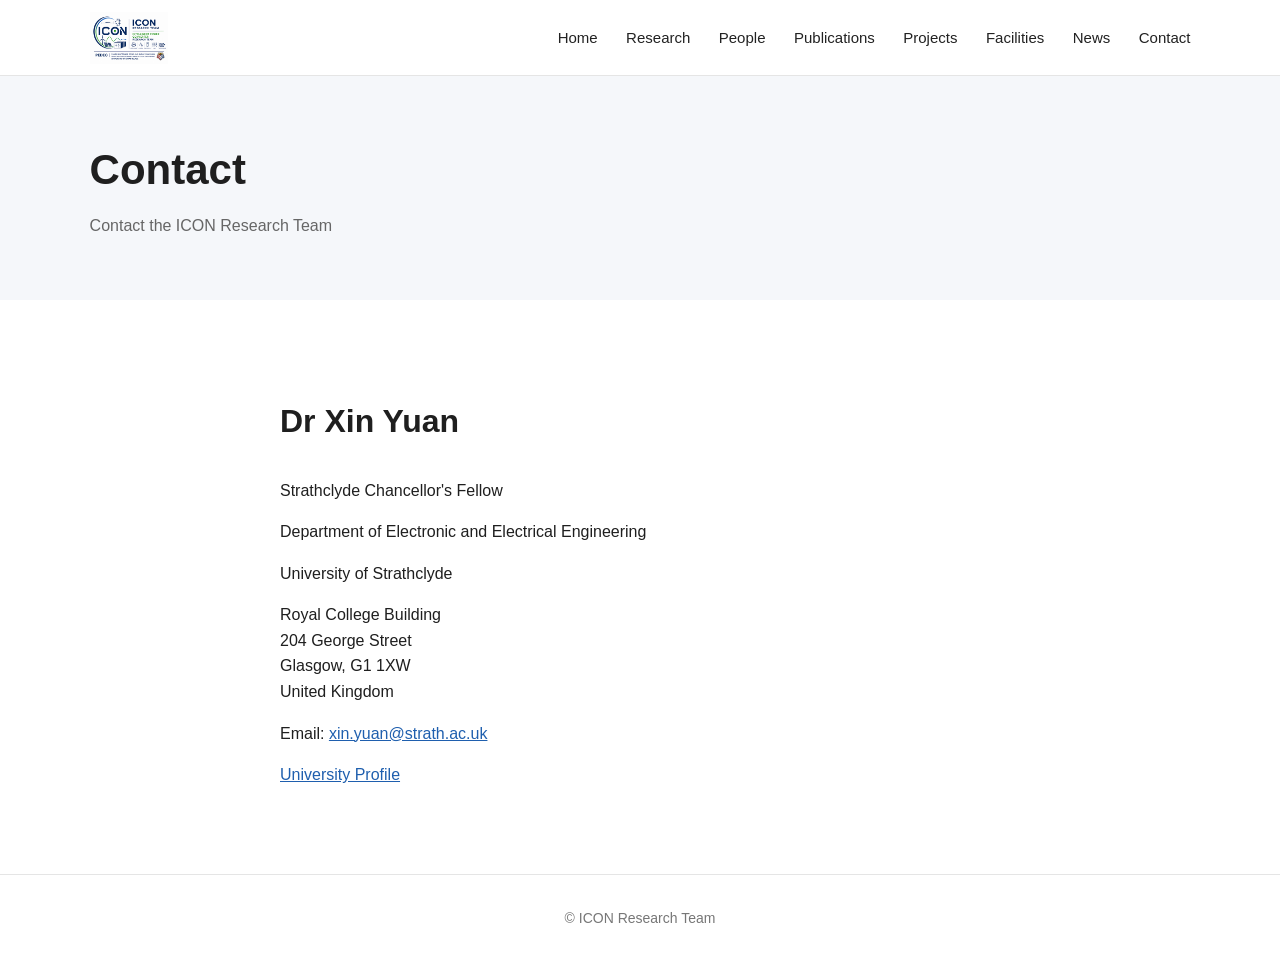
==== contact.html @ ce9ca92a "Create contact.html for ICON Research Team Added a contact page for the ICON Research Team with deta" ====
<!DOCTYPE html>
<html lang="en">

<head>
    <meta charset="UTF-8">
    <meta name="viewport" content="width=device-width, initial-scale=1.0">

    <title>Contact | ICON Research Team</title>

    <link rel="stylesheet" href="css/style.css">
</head>

<body>

<header>

    <div class="logo">
        <a href="index.html">
            <img src="images/logo/logo.png" alt="ICON Research Team">
        </a>
    </div>

    <nav>
        <a href="index.html">Home</a>
        <a href="research.html">Research</a>
        <a href="people.html">People</a>
        <a href="#">Publications</a>
        <a href="#">Projects</a>
        <a href="#">Facilities</a>
        <a href="#">News</a>
        <a href="contact.html">Contact</a>
    </nav>

</header>

<section class="page-header">

    <h1>Contact</h1>

    <p>
        Contact the ICON Research Team
    </p>

</section>

<section class="section">

    <div class="container contact-box">

        <h2>Dr Xin Yuan</h2>

        <p>
            Strathclyde Chancellor's Fellow
        </p>

        <p>
            Department of Electronic and Electrical Engineering
        </p>

        <p>
            University of Strathclyde
        </p>

        <p>
            Royal College Building<br>
            204 George Street<br>
            Glasgow, G1 1XW<br>
            United Kingdom
        </p>

        <p>
            Email:
            <a href="mailto:xin.yuan@strath.ac.uk">
                xin.yuan@strath.ac.uk
            </a>
        </p>

        <p>
            <a
                href="https://www.strath.ac.uk/staff/yuanxindr/"
                target="_blank"
                rel="noopener">
                University Profile
            </a>
        </p>

    </div>

</section>

<footer>
    © ICON Research Team
</footer>

</body>

</html>
---- css/style.css ----
* {
    box-sizing: border-box;
}

body {
    margin: 0;
    font-family: Arial, Helvetica, sans-serif;
    color: #1f1f1f;
    background: #ffffff;
    line-height: 1.6;
}

.container {
    width: 86%;
    max-width: 1200px;
    margin: 0 auto;
}

/* Header */

header {
    min-height: 76px;
    display: flex;
    align-items: center;
    justify-content: space-between;
    padding: 10px 7%;
    border-bottom: 1px solid #e5e5e5;
    background: #ffffff;
}

.logo img {
    height: 52px;
    width: auto;
    display: block;
}

nav a {
    text-decoration: none;
    color: #222;
    margin-left: 24px;
    font-size: 15px;
}

nav a:hover {
    color: #1f5fae;
}

/* Hero */

.hero {
    min-height: 480px;
    display: flex;
    align-items: center;
    padding: 70px 8%;
    background: #f5f7fa;
}

.hero-content {
    max-width: 760px;
}

.hero h1 {
    font-size: 50px;
    line-height: 1.15;
    margin: 0 0 22px;
}

.hero p {
    font-size: 19px;
    color: #555;
}

/* Standard page header */

.page-header {
    background: #f5f7fa;
    padding: 60px 7% 45px;
}

.page-header h1 {
    margin: 0;
    font-size: 42px;
}

.page-header p {
    margin-top: 10px;
    color: #666;
}

/* Sections */

.section {
    padding: 70px 0;
}

.section h2 {
    font-size: 32px;
    margin-bottom: 30px;
}

.grid {
    display: grid;
    gap: 28px;
}

.grid-4 {
    grid-template-columns: repeat(4, 1fr);
}

.card {
    border: 1px solid #e5e5e5;
    padding: 26px;
    background: #ffffff;
}

/* People */

.people-grid {
    display: grid;
    grid-template-columns: repeat(4, 1fr);
    gap: 40px 28px;
}

.person-card {
    text-align: center;
}

.person-card img {
    width: 100%;
    aspect-ratio: 4 / 5;
    object-fit: cover;
    border-radius: 6px;
}

.person-card h2 {
    margin: 16px 0 6px;
    font-size: 20px;
}

.role {
    color: #1f5fae;
    font-weight: 600;
    font-size: 14px;
}

.topic {
    color: #555;
    font-size: 15px;
}

/* Contact */

.contact-box {
    max-width: 720px;
}

.contact-box a {
    color: #1f5fae;
}

/* Footer */

footer {
    border-top: 1px solid #e5e5e5;
    text-align: center;
    padding: 32px;
    color: #777;
    font-size: 14px;
}

/* Mobile */

@media (max-width: 1000px) {

    .grid-4,
    .people-grid {
        grid-template-columns: repeat(2, 1fr);
    }

}

@media (max-width: 650px) {

    header {
        flex-direction: column;
        padding: 18px;
    }

    nav {
        margin-top: 14px;
        text-align: center;
    }

    nav a {
        display: inline-block;
        margin: 6px 8px;
    }

    .hero h1 {
        font-size: 36px;
    }

    .grid-4,
    .people-grid {
        grid-template-columns: 1fr;
    }

}
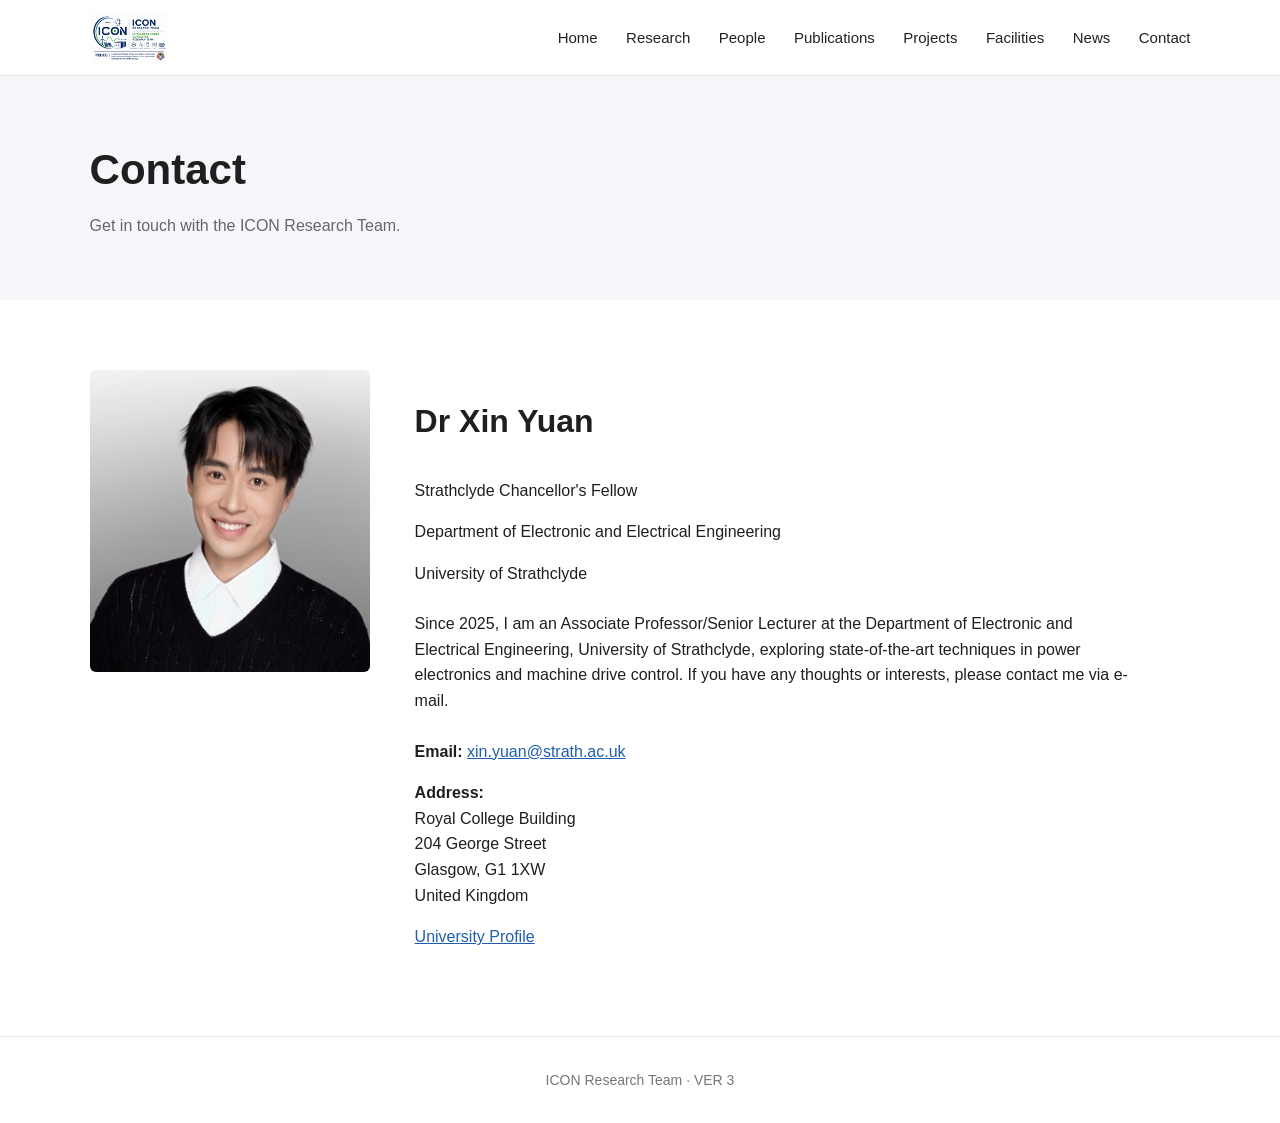
==== commit db7c84d6: "Update contact page for version 3" ====
--- a/contact.html
+++ b/contact.html
@@ -5,9 +5,9 @@
     <meta charset="UTF-8">
     <meta name="viewport" content="width=device-width, initial-scale=1.0">
 
-    <title>Contact | ICON Research Team</title>
+    <title>Contact | ICON Research Team | VER 3</title>
 
-    <link rel="stylesheet" href="css/style.css">
+    <link rel="stylesheet" href="./css/style.css?v=3">
 </head>
 
 <body>
@@ -15,81 +15,122 @@
 <header>
 
     <div class="logo">
-        <a href="index.html">
-            <img src="images/logo/logo.png" alt="ICON Research Team">
+        <a href="./index.html">
+            <img src="./images/logo/logo.png" alt="ICON Research Team">
         </a>
     </div>
 
     <nav>
-        <a href="index.html">Home</a>
-        <a href="research.html">Research</a>
-        <a href="people.html">People</a>
+        <a href="./index.html">Home</a>
+        <a href="./research.html">Research</a>
+        <a href="./people.html">People</a>
         <a href="#">Publications</a>
         <a href="#">Projects</a>
         <a href="#">Facilities</a>
         <a href="#">News</a>
-        <a href="contact.html">Contact</a>
+        <a href="./contact.html">Contact</a>
     </nav>
 
 </header>
+
 
 <section class="page-header">
 
     <h1>Contact</h1>
 
     <p>
-        Contact the ICON Research Team
+        Get in touch with the ICON Research Team.
     </p>
 
 </section>
 
+
 <section class="section">
 
-    <div class="container contact-box">
+    <div class="container">
 
-        <h2>Dr Xin Yuan</h2>
+        <div style="
+            display:grid;
+            grid-template-columns:280px 1fr;
+            gap:45px;
+            align-items:start;
+        ">
 
-        <p>
-            Strathclyde Chancellor's Fellow
-        </p>
+            <div>
 
-        <p>
-            Department of Electronic and Electrical Engineering
-        </p>
+                <img
+                    src="./images/people/Xinyuan.jpg"
+                    alt="Dr Xin Yuan"
+                    style="
+                        width:100%;
+                        border-radius:6px;
+                        display:block;
+                    "
+                >
 
-        <p>
-            University of Strathclyde
-        </p>
+            </div>
 
-        <p>
-            Royal College Building<br>
-            204 George Street<br>
-            Glasgow, G1 1XW<br>
-            United Kingdom
-        </p>
 
-        <p>
-            Email:
-            <a href="mailto:xin.yuan@strath.ac.uk">
-                xin.yuan@strath.ac.uk
-            </a>
-        </p>
+            <div class="contact-box">
 
-        <p>
-            <a
-                href="https://www.strath.ac.uk/staff/yuanxindr/"
-                target="_blank"
-                rel="noopener">
-                University Profile
-            </a>
-        </p>
+                <h2>Dr Xin Yuan</h2>
+
+                <p>
+                    Strathclyde Chancellor's Fellow
+                </p>
+
+                <p>
+                    Department of Electronic and Electrical Engineering
+                </p>
+
+                <p>
+                    University of Strathclyde
+                </p>
+
+                <p style="margin-top:25px;">
+                    Since 2025, I am an Associate Professor/Senior Lecturer
+                    at the Department of Electronic and Electrical Engineering,
+                    University of Strathclyde, exploring state-of-the-art
+                    techniques in power electronics and machine drive control.
+                    If you have any thoughts or interests, please contact me
+                    via e-mail.
+                </p>
+
+                <p style="margin-top:25px;">
+                    <strong>Email:</strong>
+                    <a href="mailto:xin.yuan@strath.ac.uk">
+                        xin.yuan@strath.ac.uk
+                    </a>
+                </p>
+
+                <p>
+                    <strong>Address:</strong><br>
+                    Royal College Building<br>
+                    204 George Street<br>
+                    Glasgow, G1 1XW<br>
+                    United Kingdom
+                </p>
+
+                <p>
+                    <a
+                        href="https://www.strath.ac.uk/staff/yuanxindr/"
+                        target="_blank"
+                        rel="noopener">
+                        University Profile
+                    </a>
+                </p>
+
+            </div>
+
+        </div>
 
     </div>
 
 </section>
 
+
 <footer>
-    © ICON Research Team
+    ICON Research Team · VER 3
 </footer>
 
 </body>
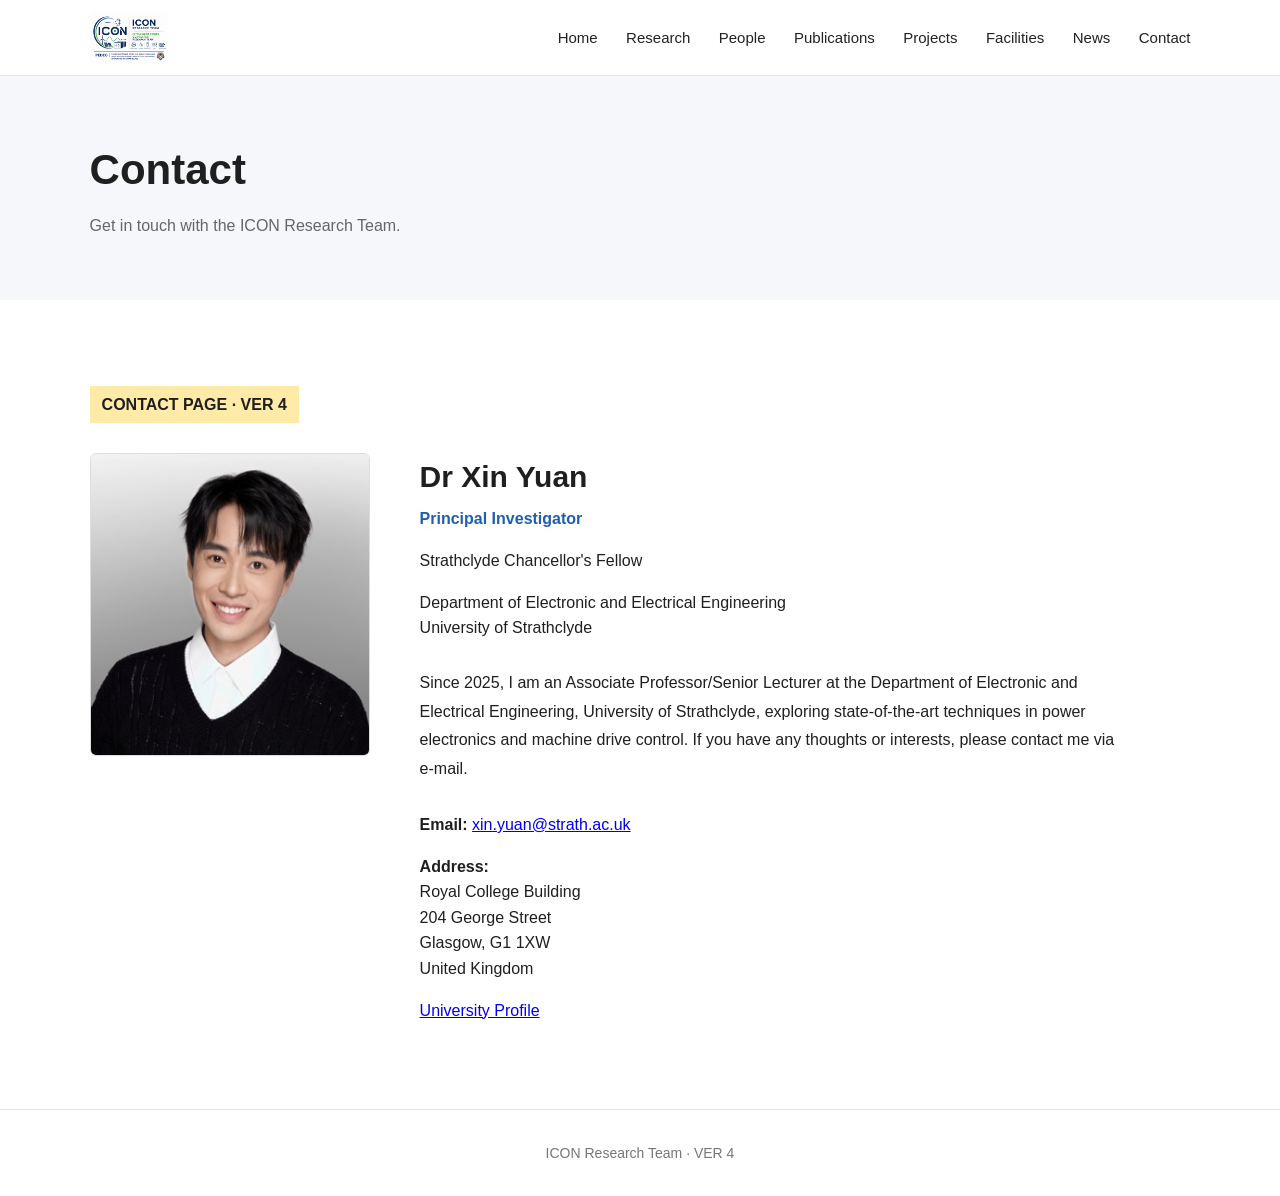
==== commit a70592e9: "Update contact.html" ====
--- a/contact.html
+++ b/contact.html
@@ -5,9 +5,9 @@
     <meta charset="UTF-8">
     <meta name="viewport" content="width=device-width, initial-scale=1.0">
 
-    <title>Contact | ICON Research Team | VER 3</title>
+    <title>Contact | ICON Research Team | VER 4</title>
 
-    <link rel="stylesheet" href="./css/style.css?v=3">
+    <link rel="stylesheet" href="./css/style.css?v=4">
 </head>
 
 <body>
@@ -49,45 +49,88 @@
 
     <div class="container">
 
+        <p style="
+            display:inline-block;
+            background:#ffeaa7;
+            padding:6px 12px;
+            font-weight:bold;
+            margin-bottom:30px;
+        ">
+            CONTACT PAGE · VER 4
+        </p>
+
+
         <div style="
-            display:grid;
-            grid-template-columns:280px 1fr;
-            gap:45px;
-            align-items:start;
+            display:flex;
+            gap:50px;
+            align-items:flex-start;
+            flex-wrap:wrap;
         ">
 
-            <div>
+
+            <!-- Xin Yuan Photo -->
+
+            <div style="
+                width:280px;
+                flex-shrink:0;
+            ">
 
                 <img
                     src="./images/people/Xinyuan.jpg"
                     alt="Dr Xin Yuan"
                     style="
-                        width:100%;
+                        width:280px;
+                        height:auto;
+                        display:block;
                         border-radius:6px;
-                        display:block;
+                        border:1px solid #ddd;
                     "
                 >
 
             </div>
 
 
-            <div class="contact-box">
+            <!-- Contact Information -->
 
-                <h2>Dr Xin Yuan</h2>
+            <div style="
+                max-width:700px;
+                flex:1;
+                min-width:300px;
+            ">
+
+                <h2 style="
+                    font-size:30px;
+                    margin-top:0;
+                    margin-bottom:5px;
+                ">
+                    Dr Xin Yuan
+                </h2>
+
+
+                <p style="
+                    color:#1f5fae;
+                    font-weight:600;
+                    margin-top:0;
+                ">
+                    Principal Investigator
+                </p>
+
 
                 <p>
                     Strathclyde Chancellor's Fellow
                 </p>
 
-                <p>
-                    Department of Electronic and Electrical Engineering
-                </p>
 
                 <p>
+                    Department of Electronic and Electrical Engineering<br>
                     University of Strathclyde
                 </p>
 
-                <p style="margin-top:25px;">
+
+                <p style="
+                    margin-top:28px;
+                    line-height:1.8;
+                ">
                     Since 2025, I am an Associate Professor/Senior Lecturer
                     at the Department of Electronic and Electrical Engineering,
                     University of Strathclyde, exploring state-of-the-art
@@ -96,31 +139,45 @@
                     via e-mail.
                 </p>
 
-                <p style="margin-top:25px;">
+
+                <p style="margin-top:28px;">
+
                     <strong>Email:</strong>
+
                     <a href="mailto:xin.yuan@strath.ac.uk">
                         xin.yuan@strath.ac.uk
                     </a>
+
                 </p>
 
+
                 <p>
+
                     <strong>Address:</strong><br>
+
                     Royal College Building<br>
                     204 George Street<br>
                     Glasgow, G1 1XW<br>
                     United Kingdom
+
                 </p>
 
+
                 <p>
+
                     <a
                         href="https://www.strath.ac.uk/staff/yuanxindr/"
                         target="_blank"
                         rel="noopener">
+
                         University Profile
+
                     </a>
+
                 </p>
 
             </div>
+
 
         </div>
 
@@ -130,8 +187,9 @@
 
 
 <footer>
-    ICON Research Team · VER 3
+    ICON Research Team · VER 4
 </footer>
+
 
 </body>
 
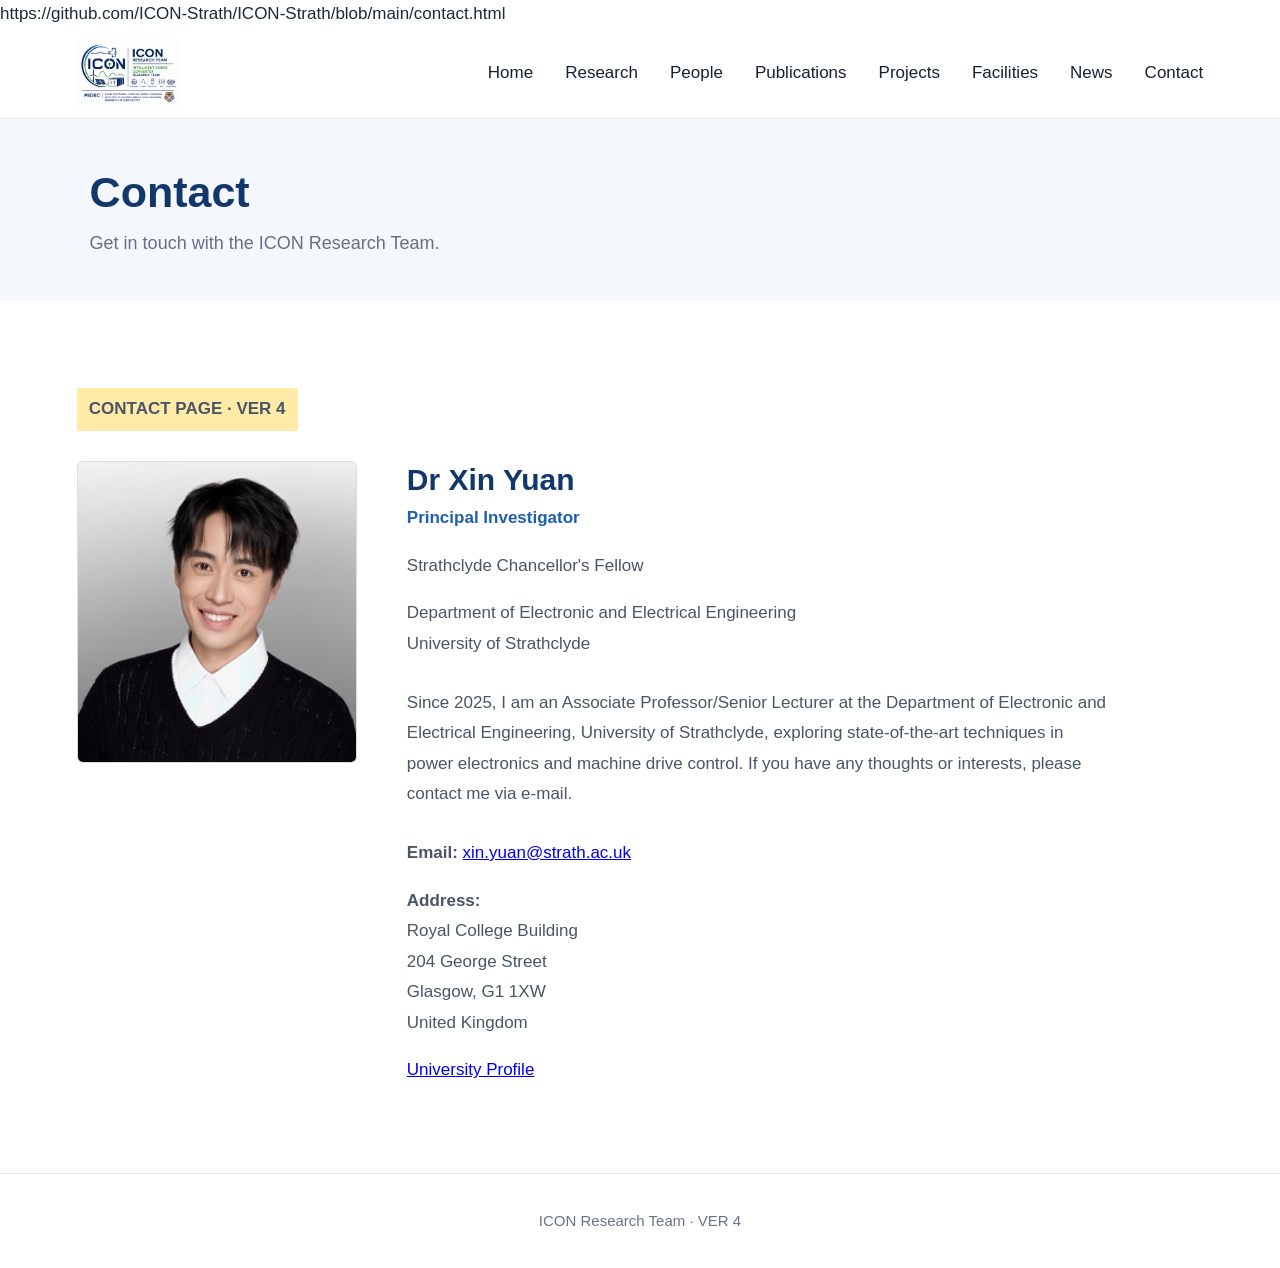
==== commit 93c28be5: "Update navigation links in contact.html" ====
--- a/contact.html
+++ b/contact.html
@@ -9,7 +9,7 @@
 
     <link rel="stylesheet" href="./css/style.css?v=4">
 </head>
-
+https://github.com/ICON-Strath/ICON-Strath/blob/main/contact.html
 <body>
 
 <header>
@@ -24,9 +24,9 @@
         <a href="./index.html">Home</a>
         <a href="./research.html">Research</a>
         <a href="./people.html">People</a>
-        <a href="#">Publications</a>
-        <a href="#">Projects</a>
-        <a href="#">Facilities</a>
+        <a href="./publications.html">Publications</a>
+        <a href="./projects.html">Projects</a>
+        <a href="./facilities.html">Facilities</a>
         <a href="#">News</a>
         <a href="./contact.html">Contact</a>
     </nav>
--- a/css/style.css
+++ b/css/style.css
@@ -1,204 +1,523 @@
+/* =========================================================
+   ICON Research Team
+   Global Style
+   VER 12
+========================================================= */
+
+
+/* =========================
+   GLOBAL
+========================= */
+
 * {
     box-sizing: border-box;
 }
 
+html {
+    scroll-behavior: smooth;
+}
+
 body {
     margin: 0;
-    font-family: Arial, Helvetica, sans-serif;
-    color: #1f1f1f;
+
+    font-family:
+        Arial,
+        Helvetica,
+        sans-serif;
+
+    font-size: 17px;
+    line-height: 1.7;
+
+    color: #1f2937;
+
     background: #ffffff;
-    line-height: 1.6;
-}
+}
+
 
 .container {
-    width: 86%;
-    max-width: 1200px;
+    width: 88%;
+
+    max-width: 1350px;
+
     margin: 0 auto;
 }
 
-/* Header */
+
+
+/* =========================
+   HEADER
+========================= */
 
 header {
-    min-height: 76px;
+    width: 100%;
+
+    height: 90px;
+
     display: flex;
+
     align-items: center;
+
     justify-content: space-between;
-    padding: 10px 7%;
-    border-bottom: 1px solid #e5e5e5;
+
+    padding: 0 6%;
+
     background: #ffffff;
-}
+
+    border-bottom: 1px solid #e5e7eb;
+
+    position: sticky;
+
+    top: 0;
+
+    z-index: 1000;
+}
+
+
+.logo {
+    display: flex;
+
+    align-items: center;
+}
+
+
+.logo a {
+    display: flex;
+
+    align-items: center;
+}
+
 
 .logo img {
-    height: 52px;
+    height: 68px;
+
     width: auto;
+
     display: block;
 }
 
+
+nav {
+    display: flex;
+
+    align-items: center;
+
+    gap: 32px;
+}
+
+
 nav a {
+    margin: 0;
+
     text-decoration: none;
-    color: #222;
-    margin-left: 24px;
-    font-size: 15px;
-}
+
+    color: #172033;
+
+    font-size: 17px;
+
+    font-weight: 500;
+
+    white-space: nowrap;
+}
+
 
 nav a:hover {
-    color: #1f5fae;
-}
-
-/* Hero */
+    color: #1565b8;
+}
+
+
+
+/* =========================
+   HOME HERO
+========================= */
 
 .hero {
-    min-height: 480px;
+    min-height: 520px;
+
     display: flex;
+
     align-items: center;
-    padding: 70px 8%;
-    background: #f5f7fa;
-}
+
+    padding: 70px 7%;
+
+    background: #f4f7fb;
+}
+
 
 .hero-content {
-    max-width: 760px;
-}
+    max-width: 820px;
+}
+
 
 .hero h1 {
-    font-size: 50px;
-    line-height: 1.15;
-    margin: 0 0 22px;
-}
+    margin: 0 0 24px;
+
+    font-size: 56px;
+
+    line-height: 1.12;
+
+    color: #12376b;
+}
+
 
 .hero p {
-    font-size: 19px;
-    color: #555;
-}
-
-/* Standard page header */
+    margin: 0;
+
+    font-size: 20px;
+
+    line-height: 1.8;
+
+    color: #4b5563;
+}
+
+
+
+/* =========================
+   SUB PAGE HEADER
+========================= */
 
 .page-header {
-    background: #f5f7fa;
-    padding: 60px 7% 45px;
-}
+    background: #f4f7fb;
+
+    padding: 48px 7% 42px;
+}
+
 
 .page-header h1 {
     margin: 0;
-    font-size: 42px;
-}
+
+    font-size: 43px;
+
+    line-height: 1.2;
+
+    color: #12376b;
+}
+
 
 .page-header p {
-    margin-top: 10px;
-    color: #666;
-}
-
-/* Sections */
+    margin: 10px 0 0;
+
+    font-size: 18px;
+
+    color: #667085;
+}
+
+
+
+/* =========================
+   SECTIONS
+========================= */
 
 .section {
     padding: 70px 0;
 }
 
+
 .section h2 {
-    font-size: 32px;
-    margin-bottom: 30px;
-}
+    margin-top: 0;
+
+    margin-bottom: 28px;
+
+    font-size: 34px;
+
+    line-height: 1.25;
+
+    color: #12376b;
+}
+
+
+.section h3 {
+    line-height: 1.35;
+}
+
+
+.section p {
+    font-size: 17px;
+
+    line-height: 1.8;
+
+    color: #4b5563;
+}
+
+
+
+/* =========================
+   STANDARD GRID
+========================= */
 
 .grid {
     display: grid;
-    gap: 28px;
-}
+
+    gap: 30px;
+}
+
 
 .grid-4 {
-    grid-template-columns: repeat(4, 1fr);
-}
+    grid-template-columns:
+        repeat(4, 1fr);
+}
+
 
 .card {
-    border: 1px solid #e5e5e5;
-    padding: 26px;
+    min-height: 250px;
+
+    padding: 32px;
+
     background: #ffffff;
-}
-
-/* People */
+
+    border: 1px solid #e1e6ec;
+
+    border-radius: 8px;
+}
+
+
+.card h3 {
+    margin-top: 0;
+
+    font-size: 22px;
+
+    color: #12376b;
+}
+
+
+
+/* =========================
+   PEOPLE
+========================= */
 
 .people-grid {
     display: grid;
-    grid-template-columns: repeat(4, 1fr);
-    gap: 40px 28px;
-}
+
+    grid-template-columns:
+        repeat(4, 1fr);
+
+    gap: 48px 32px;
+}
+
 
 .person-card {
     text-align: center;
 }
 
+
 .person-card img {
     width: 100%;
+
     aspect-ratio: 4 / 5;
+
     object-fit: cover;
-    border-radius: 6px;
-}
+
+    border-radius: 8px;
+
+    background: #f3f4f6;
+}
+
 
 .person-card h2 {
-    margin: 16px 0 6px;
-    font-size: 20px;
-}
+    margin: 18px 0 5px;
+
+    font-size: 23px;
+
+    color: #12376b;
+}
+
 
 .role {
-    color: #1f5fae;
+    margin-bottom: 8px;
+
+    color: #1565b8;
+
+    font-size: 16px;
+
     font-weight: 600;
+}
+
+
+.topic {
+    margin-top: 7px;
+
+    font-size: 16px !important;
+
+    line-height: 1.6 !important;
+
+    color: #667085 !important;
+}
+
+
+
+/* =========================
+   CONTACT
+========================= */
+
+.contact-box {
+    max-width: 850px;
+}
+
+
+.contact-box a {
+    color: #1565b8;
+}
+
+
+
+/* =========================
+   BUTTONS
+========================= */
+
+.button {
+    display: inline-block;
+
+    padding: 13px 24px;
+
+    text-decoration: none;
+
+    border-radius: 5px;
+
+    font-size: 16px;
+
+    font-weight: 600;
+}
+
+
+.button-primary {
+    background: #1565b8;
+
+    color: #ffffff;
+}
+
+
+.button-secondary {
+    color: #1565b8;
+
+    border: 1px solid #1565b8;
+}
+
+
+
+/* =========================
+   VERSION BADGE
+========================= */
+
+.version-badge {
+    display: inline-block;
+
+    padding: 6px 12px;
+
+    margin-bottom: 25px;
+
+    background: #ffeaa7;
+
+    color: #222;
+
     font-size: 14px;
-}
-
-.topic {
-    color: #555;
+
+    font-weight: 700;
+
+    border-radius: 3px;
+}
+
+
+
+/* =========================
+   FOOTER
+========================= */
+
+footer {
+    padding: 34px;
+
+    text-align: center;
+
+    color: #6b7280;
+
     font-size: 15px;
-}
-
-/* Contact */
-
-.contact-box {
-    max-width: 720px;
-}
-
-.contact-box a {
-    color: #1f5fae;
-}
-
-/* Footer */
-
-footer {
-    border-top: 1px solid #e5e5e5;
-    text-align: center;
-    padding: 32px;
-    color: #777;
-    font-size: 14px;
-}
-
-/* Mobile */
-
-@media (max-width: 1000px) {
+
+    background: #ffffff;
+
+    border-top: 1px solid #e5e7eb;
+}
+
+
+
+/* =========================
+   TABLET
+========================= */
+
+@media (max-width: 1100px) {
+
+    nav {
+        gap: 20px;
+    }
+
+    nav a {
+        font-size: 15px;
+    }
 
     .grid-4,
     .people-grid {
-        grid-template-columns: repeat(2, 1fr);
-    }
-
-}
-
-@media (max-width: 650px) {
+        grid-template-columns:
+            repeat(2, 1fr);
+    }
+
+}
+
+
+
+/* =========================
+   MOBILE
+========================= */
+
+@media (max-width: 760px) {
 
     header {
+        height: auto;
+
         flex-direction: column;
-        padding: 18px;
-    }
+
+        padding: 15px 5%;
+    }
+
+
+    .logo img {
+        height: 62px;
+    }
+
 
     nav {
-        margin-top: 14px;
-        text-align: center;
-    }
+        margin-top: 12px;
+
+        flex-wrap: wrap;
+
+        justify-content: center;
+
+        gap: 10px 16px;
+    }
+
 
     nav a {
-        display: inline-block;
-        margin: 6px 8px;
-    }
+        font-size: 15px;
+    }
+
+
+    .hero {
+        min-height: 430px;
+
+        padding: 55px 7%;
+    }
+
 
     .hero h1 {
+        font-size: 39px;
+    }
+
+
+    .page-header {
+        padding: 40px 7%;
+    }
+
+
+    .page-header h1 {
         font-size: 36px;
     }
+
 
     .grid-4,
     .people-grid {
